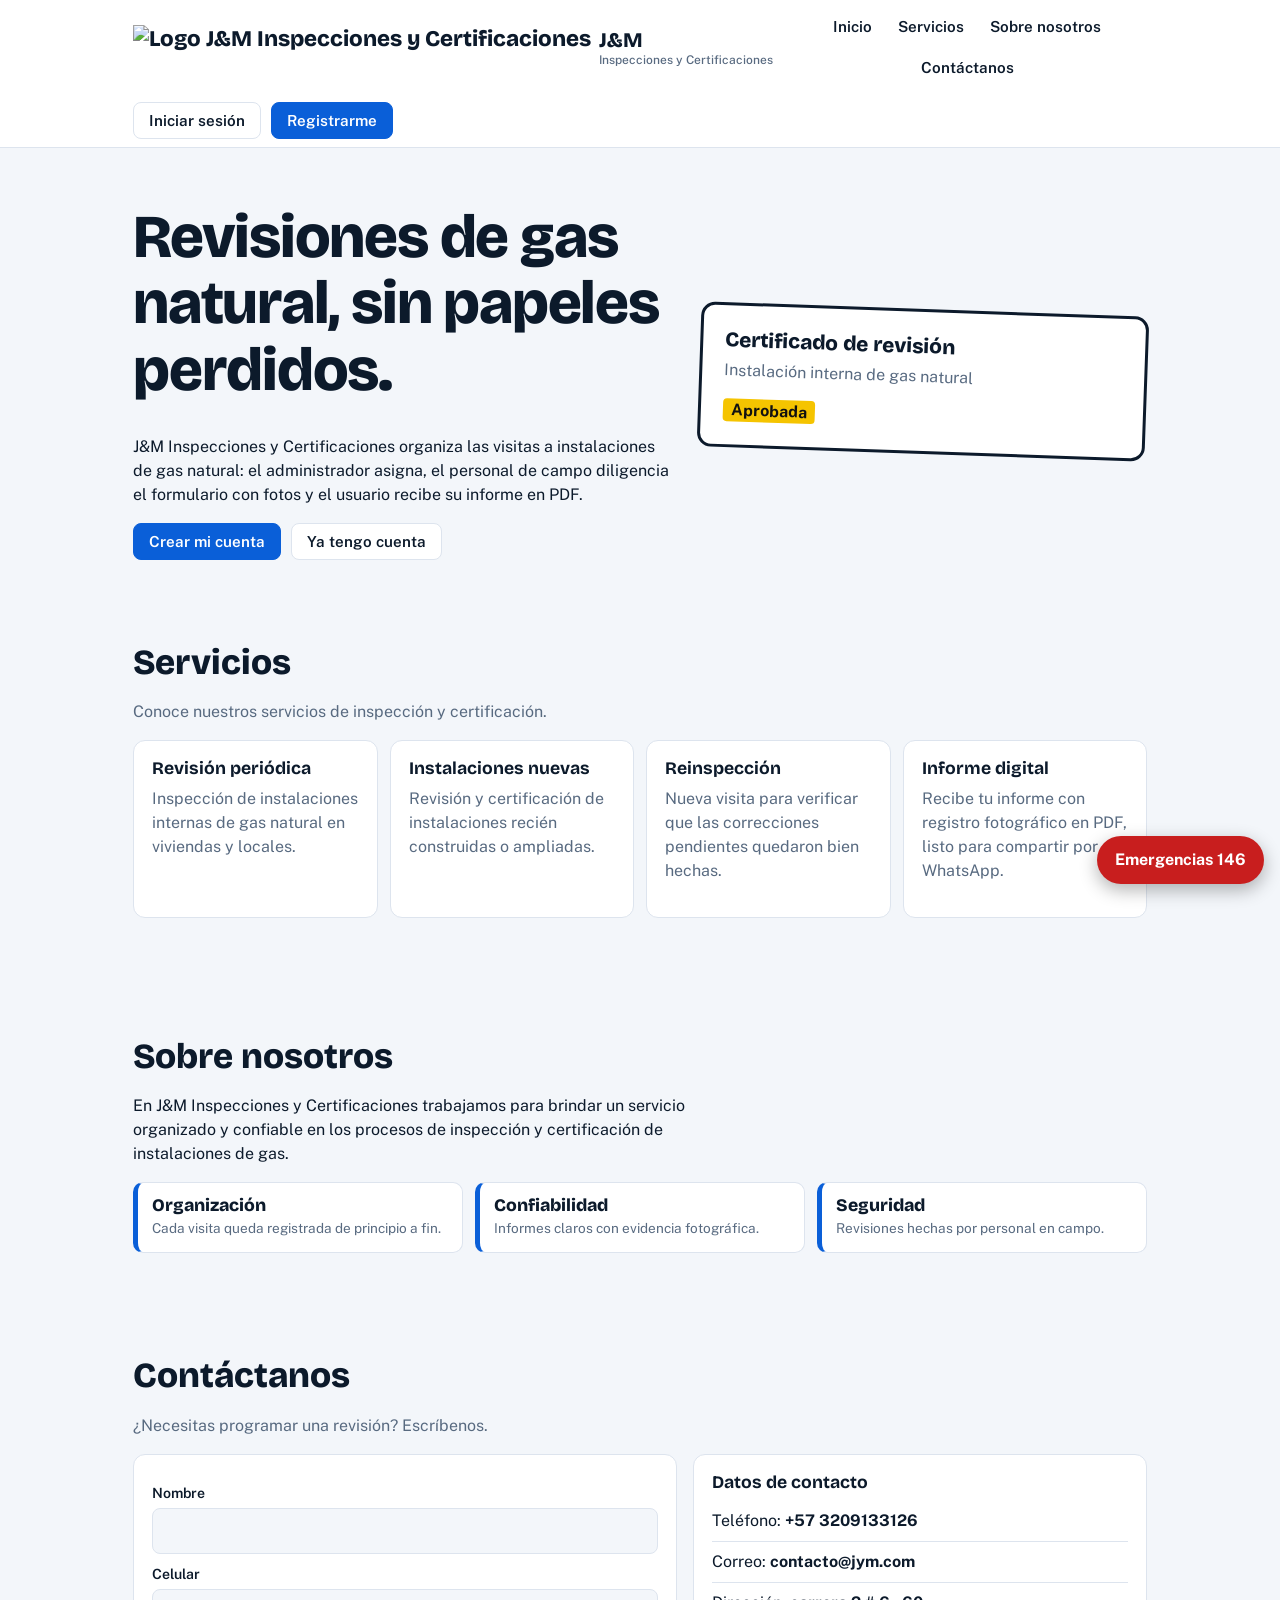
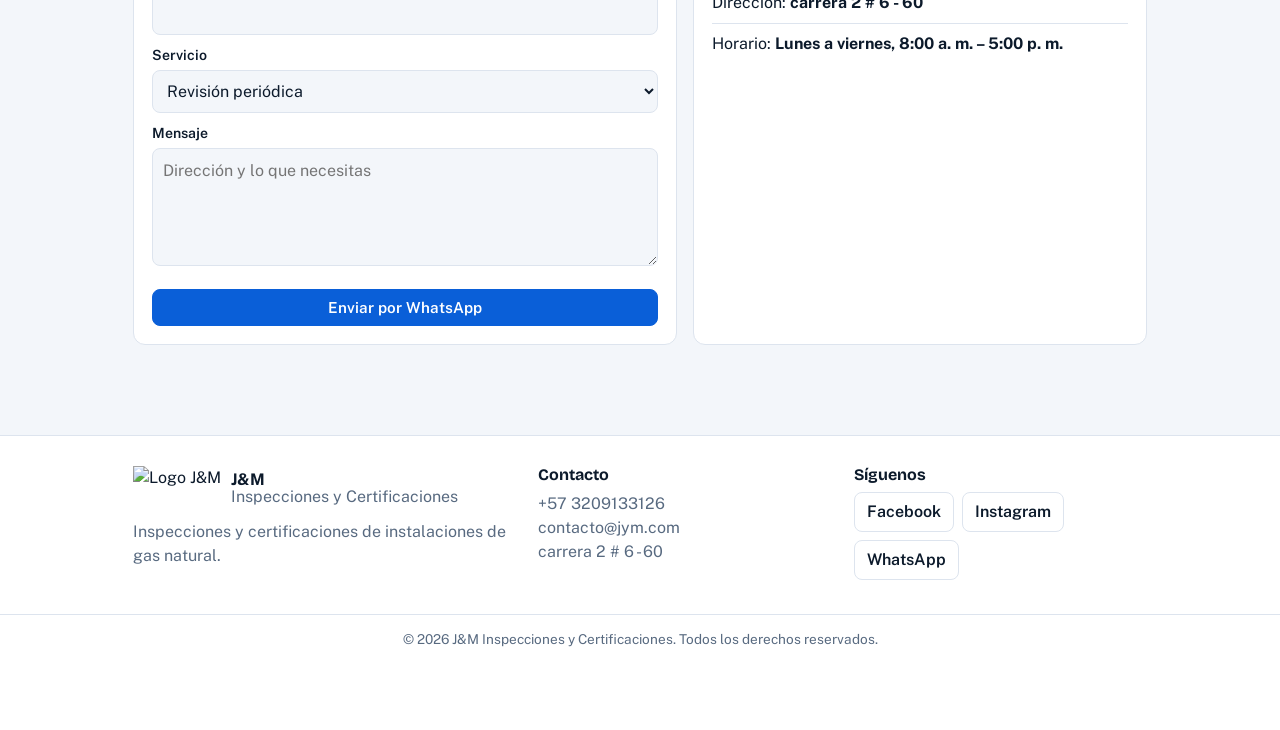
==== index.html @ b6ff9968 "Add files via upload subir nuevo proyecto inspeccionar2.0" ====
<!DOCTYPE html>
<html lang="es">

<head>
    <meta charset="UTF-8">
    <meta name="viewport" content="width=device-width, initial-scale=1, viewport-fit=cover">
    <title>J&amp;M Inspecciones y Certificaciones</title>
    <link rel="stylesheet"
        href="https://fonts.googleapis.com/css2?family=Bricolage+Grotesque:wght@500;700;800&family=Public+Sans:wght@400;500;600&display=swap">
    <link rel="stylesheet" href="style.css">
    <link rel="stylesheet" href="inicio.css">
</head>

<body>

    <!-- 8. BOTÓN DE EMERGENCIA (fijo en pantalla) -->
    <a href="tel:146" class="emergency">Emergencias 146</a>

    <!-- 1, 2 y 3. ENCABEZADO: logo, menú y botones de acceso -->
    <header class="header">
        <div class="header-content">
            <a href="index.html" class="brand">
                <img src="img/jym.png" alt="Logo J&M Inspecciones y Certificaciones">
                <div><strong>J&amp;M</strong><span>Inspecciones y Certificaciones</span></div>
            </a>

            <nav class="navigation" aria-label="Menú principal">
                <a href="index.html#inicio">Inicio</a>
                <a href="index.html#servicios">Servicios</a>
                <a href="index.html#nosotros">Sobre nosotros</a>
                <a href="index.html#contacto">Contáctanos</a>
            </nav>

            <div class="access">
                <a href="login.html" class="btn">Iniciar sesión</a>
                <a href="registro.html" class="btn p">Registrarme</a>
            </div>
        </div>
    </header>

    <main>

        <!-- 4 y 5. INICIO -->
        <section id="inicio" class="inicio">
            <div class="inicio-content">
                <h1>Revisiones de gas natural, sin papeles perdidos.</h1>
                <p>J&amp;M Inspecciones y Certificaciones organiza las visitas a instalaciones de gas natural: el
                    administrador asigna, el personal de campo diligencia el formulario con fotos y el usuario recibe su
                    informe en PDF.</p>
                <div class="inicio-buttons">
                    <a href="registro.html" class="btn p">Crear mi cuenta</a>
                    <a href="login.html" class="btn">Ya tengo cuenta</a>
                </div>
            </div>

            <div class="certificado" aria-label="Ejemplo de certificado">
                <b>Certificado de revisión</b>
                <p style="color:var(--mu)">Instalación interna de gas natural</p>
                <em>Aprobada</em>
            </div>
        </section>

        <!-- SERVICIOS (edita los textos a tu gusto) -->
        <section id="servicios" class="servicios">
            <div class="section-title">
                <h2>Servicios</h2>
                <p>Conoce nuestros servicios de inspección y certificación.</p>
            </div>
            <div class="grid" style="grid-template-columns:repeat(auto-fit,minmax(230px,1fr))">
                <div class="card">
                    <h3>Revisión periódica</h3>
                    <p class="mu">Inspección de instalaciones internas de gas natural en viviendas y locales.</p>
                </div>
                <div class="card">
                    <h3>Instalaciones nuevas</h3>
                    <p class="mu">Revisión y certificación de instalaciones recién construidas o ampliadas.</p>
                </div>
                <div class="card">
                    <h3>Reinspección</h3>
                    <p class="mu">Nueva visita para verificar que las correcciones pendientes quedaron bien hechas.</p>
                </div>
                <div class="card">
                    <h3>Informe digital</h3>
                    <p class="mu">Recibe tu informe con registro fotográfico en PDF, listo para compartir por WhatsApp.
                    </p>
                </div>
            </div>
        </section>

        <!-- SOBRE NOSOTROS -->
        <section id="nosotros" class="nosotros">
            <div class="section-title">
                <h2>Sobre nosotros</h2>
            </div>
            <p>En J&amp;M Inspecciones y Certificaciones trabajamos para brindar un servicio organizado y confiable en
                los procesos de inspección y certificación de instalaciones de gas.</p>
            <div class="grid" style="grid-template-columns:repeat(auto-fit,minmax(200px,1fr))">
                <div class="st"><b style="font-size:1.1rem">Organización</b><span>Cada visita queda registrada de
                        principio a fin.</span></div>
                <div class="st"><b style="font-size:1.1rem">Confiabilidad</b><span>Informes claros con evidencia
                        fotográfica.</span></div>
                <div class="st"><b style="font-size:1.1rem">Seguridad</b><span>Revisiones hechas por personal en
                        campo.</span></div>
            </div>
        </section>

        <!-- 3. CONTÁCTANOS (el formulario abre WhatsApp con el mensaje listo) -->
        <section id="contacto" class="contacto">
            <div class="section-title">
                <h2>Contáctanos</h2>
                <p>¿Necesitas programar una revisión? Escríbenos.</p>
            </div>
            <div class="contacto-grid">
                <form class="card" onsubmit="return enviar(event)">
                    <label for="nombre">Nombre</label><input id="nombre" required>
                    <label for="cel">Celular</label><input id="cel" type="tel" required>
                    <label for="serv">Servicio</label>
                    <select id="serv">
                        <option>Revisión periódica</option>
                        <option>Instalación nueva</option>
                        <option>Reinspección</option>
                        <option>Otro</option>
                    </select>
                    <label for="msg">Mensaje</label><textarea id="msg" rows="4"
                        placeholder="Dirección y lo que necesitas"></textarea>
                    <p></p>
                    <button class="p" style="width:100%">Enviar por WhatsApp</button>
                </form>
                <div class="card">
                    <h3>Datos de contacto</h3>
                    <ul class="info-list">
                        <li>Teléfono: <b>+57 3209133126</b></li>
                        <li>Correo: <b>contacto@jym.com</b></li>
                        <li>Dirección: <b>carrera 2 # 6 - 60 </b></li>
                        <li>Horario: <b>Lunes a viernes, 8:00 a. m. – 5:00 p. m.</b></li>
                    </ul>
                </div>
            </div>
        </section>

    </main>

    <!-- 7. FOOTER -->
    <footer class="footer">
        <div class="footer-content">
            <div>
                <div class="footer-brand">
                    <img src="img/jym.png" alt="Logo J&M">
                    <div><strong>J&amp;M</strong><span class="mu">Inspecciones y Certificaciones</span></div>
                </div>
                <p class="mu">Inspecciones y certificaciones de instalaciones de gas natural.</p>
            </div>
            <div>
                <h3>Contacto</h3>
                <p class="mu" style="margin:0">+57 3209133126 <br>contacto@jym.com<br>carrera 2 # 6 - 60</p>
            </div>
            <div>
                <h3>Síguenos</h3>
                <div class="footer-social">
                    <a href="#" aria-label="Facebook">Facebook</a>
                    <a href="#" aria-label="Instagram">Instagram</a>
                    <a href="#" aria-label="WhatsApp">WhatsApp</a>
                </div>
            </div>
        </div>
        <div class="footer-bottom">
            <p>© 2026 J&amp;M Inspecciones y Certificaciones. Todos los derechos reservados.</p>
        </div>
    </footer>

    <script>
        const WHATSAPP = '3209133126';   // ← cambia por el WhatsApp de la empresa (57 + número, sin espacios)
        function enviar(ev) {
            ev.preventDefault();
            const t = `Hola, soy ${$('#nombre').value}. Celular: ${$('#cel').value}. Servicio: ${$('#serv').value}. ${$('#msg').value}`;
            window.open('https://wa.me/' + WHATSAPP + '?text=' + encodeURIComponent(t), '_blank', 'noopener');
            return false;
        }
        function $(s) { return document.querySelector(s) }
    </script>
</body>

</html>
---- style.css ----
:root {
    --bg: #f3f6fa;
    --card: #fff;
    --tx: #0c1a2b;
    --mu: #586a80;
    --bd: #dde4ee;
    --pr: #0a5fd8;
    --prt: #fff;
    --yl: #f5c400;
    --ok: #127a3d;
    --er: #b42318;
    --wn: #9a6700;
    box-sizing: border-box;
    padding-top: env(safe-area-inset-top, 0px);
    padding-bottom: env(safe-area-inset-bottom, 0px)
}

@media(prefers-color-scheme:dark) {
    :root:not([data-theme="light"]) {
        --bg: #08111d;
        --card: #0f1e31;
        --tx: #e8eff8;
        --mu: #93a6bd;
        --bd: #1f3350;
        --pr: #4b93ff;
        --prt: #04122a;
        --ok: #4cc27f;
        --er: #ff7b72;
        --wn: #e3b341
    }
}

:root[data-theme="dark"] {
    --bg: #08111d;
    --card: #0f1e31;
    --tx: #e8eff8;
    --mu: #93a6bd;
    --bd: #1f3350;
    --pr: #4b93ff;
    --prt: #04122a;
    --ok: #4cc27f;
    --er: #ff7b72;
    --wn: #e3b341
}

html {
    scroll-padding-top: env(safe-area-inset-top, 0px)
}

* {
    box-sizing: border-box
}

body {
    margin: 0;
    background: var(--bg);
    color: var(--tx);
    font: 16px/1.5 "Public Sans", system-ui, sans-serif
}

h1,
h2,
h3 {
    font-family: "Bricolage Grotesque", "Public Sans", sans-serif;
    line-height: 1.1;
    margin: 0 0 .5em
}

h2 {
    font-size: 1.5rem
}

h3 {
    font-size: 1.1rem
}

p {
    margin: 0 0 1em;
    max-width: 62ch
}

.w {
    max-width: 1050px;
    margin: 0 auto;
    padding: 0 18px
}

header.top {
    background: var(--card);
    border-bottom: 1px solid var(--bd)
}

header.top .w {
    display: flex;
    align-items: center;
    gap: 12px;
    min-height: 60px;
    flex-wrap: wrap
}

.brand {
    font: 800 1.4rem "Bricolage Grotesque", sans-serif;
    display: flex;
    align-items: center;
    gap: 8px;
    color: inherit;
    text-decoration: none
}

.brand i {
    display: inline-block;
    width: 14px;
    height: 20px;
    background: var(--yl);
    border-radius: 50% 50% 50% 50%/60% 60% 40% 40%;
    box-shadow: 0 0 0 3px var(--pr)
}

.brand small {
    font: 500 .75rem "Public Sans";
    color: var(--mu);
    display: block;
    margin-left: 2px
}

.sp {
    flex: 1
}

button,
.btn {
    font: 600 .95rem "Public Sans", sans-serif;
    border: 1px solid var(--bd);
    background: var(--card);
    color: var(--tx);
    padding: 9px 15px;
    border-radius: 8px;
    cursor: pointer;
    text-decoration: none;
    display: inline-block
}

button:focus-visible,
a:focus-visible,
input:focus-visible,
select:focus-visible,
textarea:focus-visible {
    outline: 3px solid var(--pr);
    outline-offset: 2px
}

.p {
    background: var(--pr);
    color: var(--prt);
    border-color: var(--pr)
}

.d {
    color: var(--er)
}

.row {
    display: flex;
    gap: 10px;
    flex-wrap: wrap
}

.card {
    background: var(--card);
    border: 1px solid var(--bd);
    border-radius: 12px;
    padding: 18px;
    margin-bottom: 16px
}

.grid {
    display: grid;
    gap: 12px;
    grid-template-columns: repeat(auto-fit, minmax(150px, 1fr));
    margin-bottom: 16px
}

.st {
    background: var(--card);
    border: 1px solid var(--bd);
    border-left: 5px solid var(--pr);
    border-radius: 10px;
    padding: 12px 14px
}

.st b {
    font: 800 1.7rem "Bricolage Grotesque";
    display: block
}

.st span {
    color: var(--mu);
    font-size: .85rem
}

label {
    display: block;
    font-weight: 600;
    font-size: .88rem;
    margin: 10px 0 4px
}

input,
select,
textarea {
    width: 100%;
    font: inherit;
    padding: 10px;
    border: 1px solid var(--bd);
    border-radius: 8px;
    background: var(--bg);
    color: var(--tx)
}

.f2 {
    display: grid;
    gap: 0 14px;
    grid-template-columns: repeat(auto-fit, minmax(220px, 1fr))
}

.auth {
    max-width: 440px;
    margin: 36px auto
}

.tw {
    overflow-x: auto
}

table {
    border-collapse: collapse;
    width: 100%;
    font-size: .92rem
}

th,
td {
    text-align: left;
    padding: 9px 8px;
    border-bottom: 1px solid var(--bd);
    vertical-align: top
}

th {
    color: var(--mu);
    font-weight: 600
}

.b {
    padding: 2px 9px;
    border-radius: 99px;
    font-size: .78rem;
    font-weight: 600;
    border: 1px solid currentColor;
    white-space: nowrap
}

.pendiente {
    color: var(--wn)
}

.completada {
    color: var(--ok)
}

.anulada {
    color: var(--er)
}

.msg {
    color: var(--er);
    font-weight: 600;
    min-height: 1.4em
}

.mu {
    color: var(--mu)
}

.ph {
    display: grid;
    grid-template-columns: repeat(auto-fill, minmax(110px, 1fr));
    gap: 8px;
    margin-top: 8px
}

.ph img {
    width: 100%;
    height: 90px;
    object-fit: cover;
    border-radius: 6px
}

.doc {
    background: #fff;
    color: #000;
    padding: 26px;
    border-radius: 8px;
    border: 1px solid var(--bd)
}

.doc h2 {
    border-bottom: 3px solid #0a5fd8;
    padding-bottom: 6px
}

.doc td,
.doc th {
    border-bottom: 1px solid #ccc;
    color: #000
}

.sig {
    display: flex;
    gap: 40px;
    margin-top: 50px
}

.sig div {
    flex: 1;
    border-top: 1px solid #000;
    padding-top: 4px;
    font-size: .85rem
}

@media print {
    .noprint {
        display: none !important
    }

    body {
        background: #fff
    }

    .doc {
        border: 0;
        padding: 0
    }

    .w {
        max-width: none;
        padding: 0
    }
}


/* ===== Antes estaba en inicio.css ===== */
/* Se carga DESPUÉS de style.css: <link rel="stylesheet" href="inicio.css"> */
:root {
    --em: #c81e1e
}

html {
    scroll-behavior: smooth
}

@media(prefers-reduced-motion:reduce) {
    html {
        scroll-behavior: auto
    }
}

section[id] {
    scroll-margin-top: 90px
}

/* ---------- Encabezado ---------- */
.header {
    position: sticky;
    top: 0;
    z-index: 20;
    background: var(--card);
    border-bottom: 1px solid var(--bd)
}

.header-content {
    max-width: 1050px;
    margin: 0 auto;
    padding: 8px 18px;
    display: flex;
    align-items: center;
    gap: 14px;
    flex-wrap: wrap
}

.brand img {
    height: 46px;
    width: auto;
    display: block
}

.brand div {
    display: flex;
    flex-direction: column;
    line-height: 1.1
}

.brand strong {
    font: 800 1.3rem "Bricolage Grotesque", sans-serif
}

.brand span {
    font: 500 .75rem "Public Sans", sans-serif;
    color: var(--mu)
}

.navigation {
    display: flex;
    gap: 2px;
    flex: 1;
    justify-content: center;
    flex-wrap: wrap
}

.navigation a {
    padding: 8px 12px;
    border-radius: 8px;
    color: var(--tx);
    text-decoration: none;
    font-weight: 600;
    font-size: .95rem
}

.navigation a:hover {
    background: var(--bg)
}

.access {
    display: flex;
    gap: 10px
}

@media(max-width:860px) {
    .navigation {
        order: 3;
        flex-basis: 100%;
        justify-content: flex-start;
        overflow-x: auto;
        flex-wrap: nowrap
    }

    .access {
        margin-left: auto
    }
}

/* ---------- Botón de emergencia ---------- */
.emergency {
    position: fixed;
    right: 16px;
    bottom: calc(16px + env(safe-area-inset-bottom, 0px));
    z-index: 30;
    background: var(--em);
    color: #fff;
    font-weight: 700;
    padding: 12px 18px;
    border-radius: 99px;
    text-decoration: none;
    box-shadow: 0 6px 18px rgba(0, 0, 0, .3)
}

.emergency:hover {
    filter: brightness(1.1)
}

/* ---------- Inicio ---------- */
.inicio {
    max-width: 1050px;
    margin: 0 auto;
    padding: 56px 18px 40px;
    display: grid;
    gap: 28px;
    grid-template-columns: 1.2fr 1fr;
    align-items: center
}

.inicio h1 {
    font-size: clamp(2.2rem, 6vw, 3.8rem);
    font-weight: 800;
    letter-spacing: -.02em
}

.inicio-buttons {
    display: flex;
    gap: 10px;
    flex-wrap: wrap
}

.certificado {
    border: 3px solid var(--tx);
    border-radius: 14px;
    padding: 22px;
    background: var(--card);
    transform: rotate(2deg)
}

.certificado b {
    display: block;
    font: 800 1.3rem "Bricolage Grotesque", sans-serif;
    margin-bottom: 6px
}

.certificado em {
    font-style: normal;
    background: var(--yl);
    color: #111;
    font-weight: 700;
    padding: 2px 8px;
    border-radius: 4px
}

@media(prefers-reduced-motion:no-preference) {
    .certificado {
        animation: in .6s ease-out
    }

    @keyframes in {
        from {
            opacity: 0;
            transform: rotate(-3deg) translateY(12px)
        }
    }
}

@media(max-width:720px) {
    .inicio {
        grid-template-columns: 1fr;
        padding-top: 30px
    }
}

/* ---------- Secciones ---------- */
.servicios,
.nosotros,
.contacto {
    max-width: 1050px;
    margin: 0 auto;
    padding: 44px 18px
}

.section-title h2 {
    font-size: clamp(1.6rem, 4vw, 2.2rem);
    font-weight: 800
}

.section-title p {
    color: var(--mu)
}

.contacto-grid {
    display: grid;
    gap: 16px;
    grid-template-columns: 1.2fr 1fr
}

@media(max-width:720px) {
    .contacto-grid {
        grid-template-columns: 1fr
    }
}

.info-list {
    list-style: none;
    padding: 0;
    margin: 0
}

.info-list li {
    padding: 8px 0;
    border-bottom: 1px solid var(--bd)
}

.info-list li:last-child {
    border: 0
}

/* ---------- Footer ---------- */
.footer {
    background: var(--card);
    border-top: 1px solid var(--bd);
    margin-top: 30px
}

.footer-content {
    max-width: 1050px;
    margin: 0 auto;
    padding: 30px 18px;
    display: grid;
    gap: 24px;
    grid-template-columns: 1.3fr 1fr 1fr
}

@media(max-width:720px) {
    .footer-content {
        grid-template-columns: 1fr
    }
}

.footer h3 {
    font-size: 1rem
}

.footer-brand {
    display: flex;
    gap: 10px;
    align-items: center;
    margin-bottom: 10px
}

.footer-brand img {
    height: 44px;
    width: auto
}

.footer-brand div {
    display: flex;
    flex-direction: column;
    line-height: 1.1
}

.footer a {
    color: var(--pr)
}

.footer-social {
    display: flex;
    gap: 8px;
    flex-wrap: wrap
}

.footer-social a {
    border: 1px solid var(--bd);
    border-radius: 8px;
    padding: 7px 12px;
    text-decoration: none;
    font-weight: 600;
    color: var(--tx)
}

.footer-bottom {
    border-top: 1px solid var(--bd);
    text-align: center;
    padding: 14px 18px 80px;
    color: var(--mu);
    font-size: .85rem
}

.footer-bottom p {
    margin: 0 auto
}
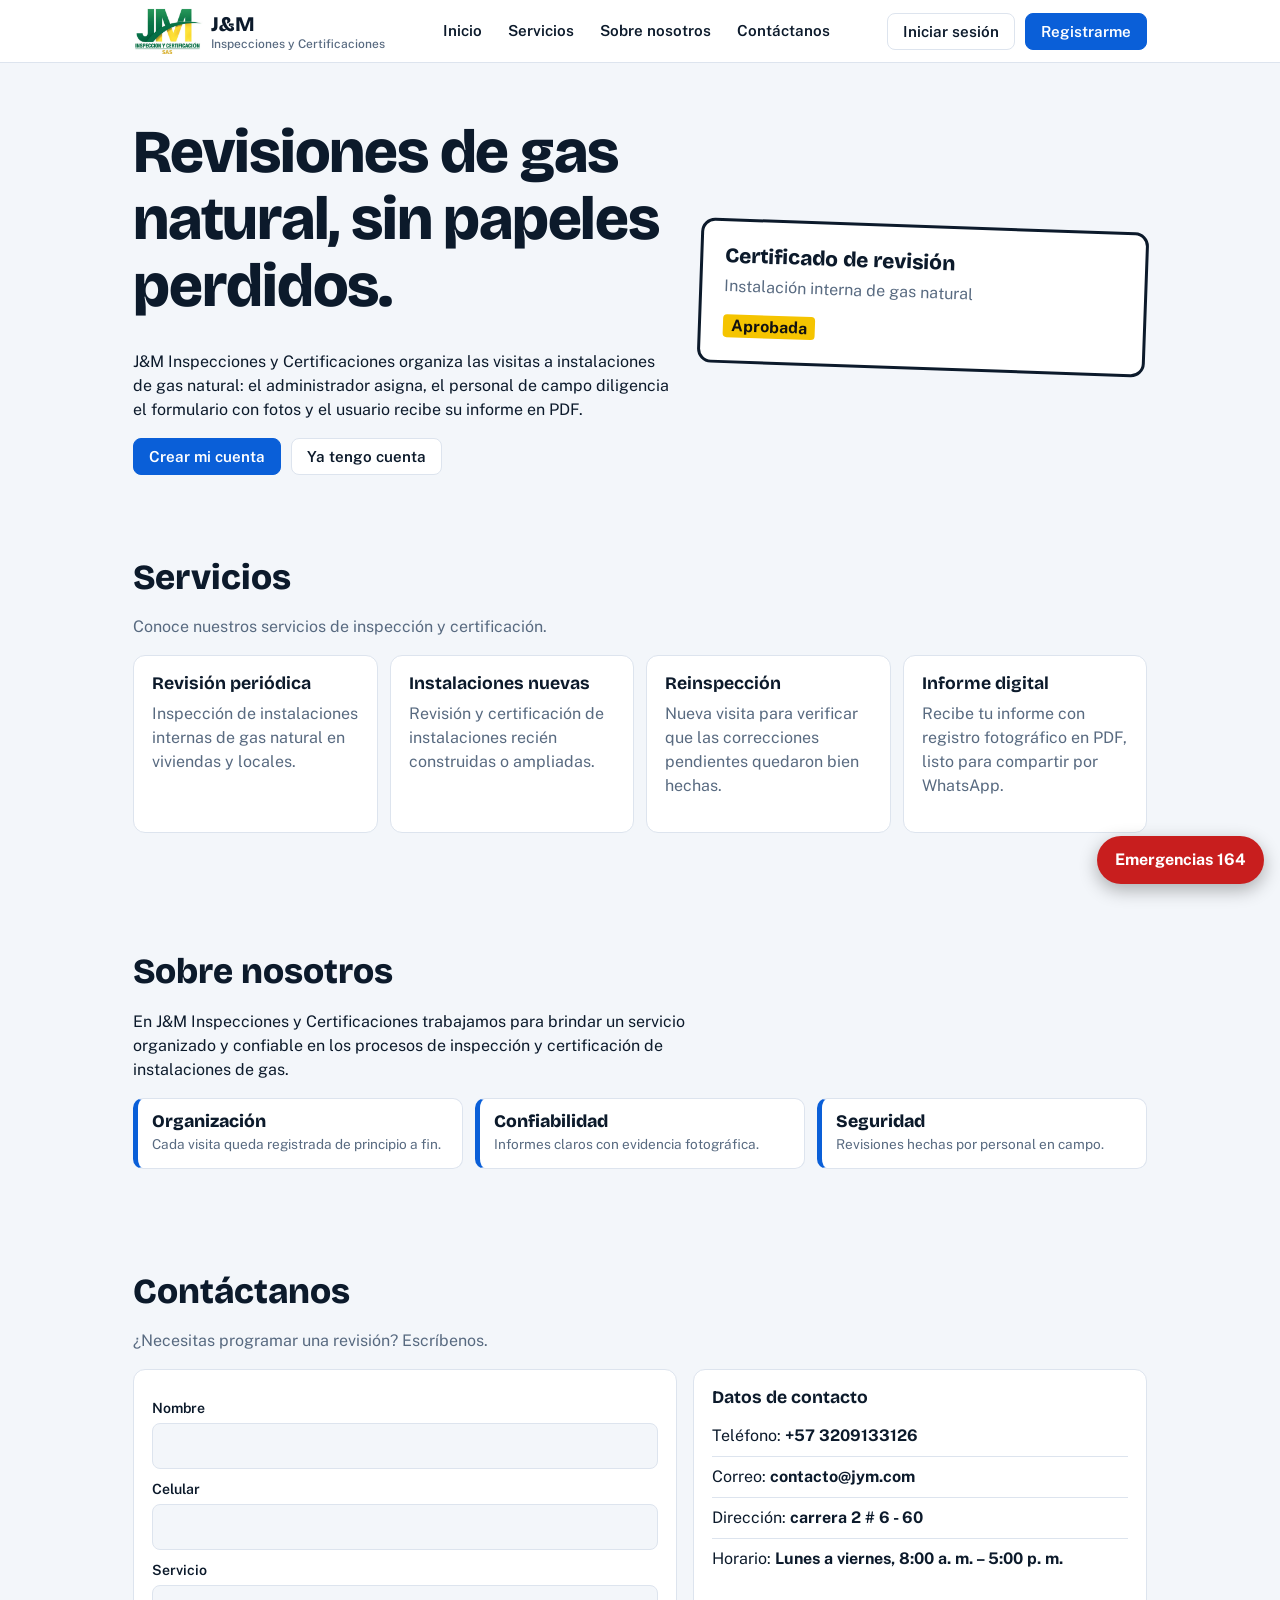
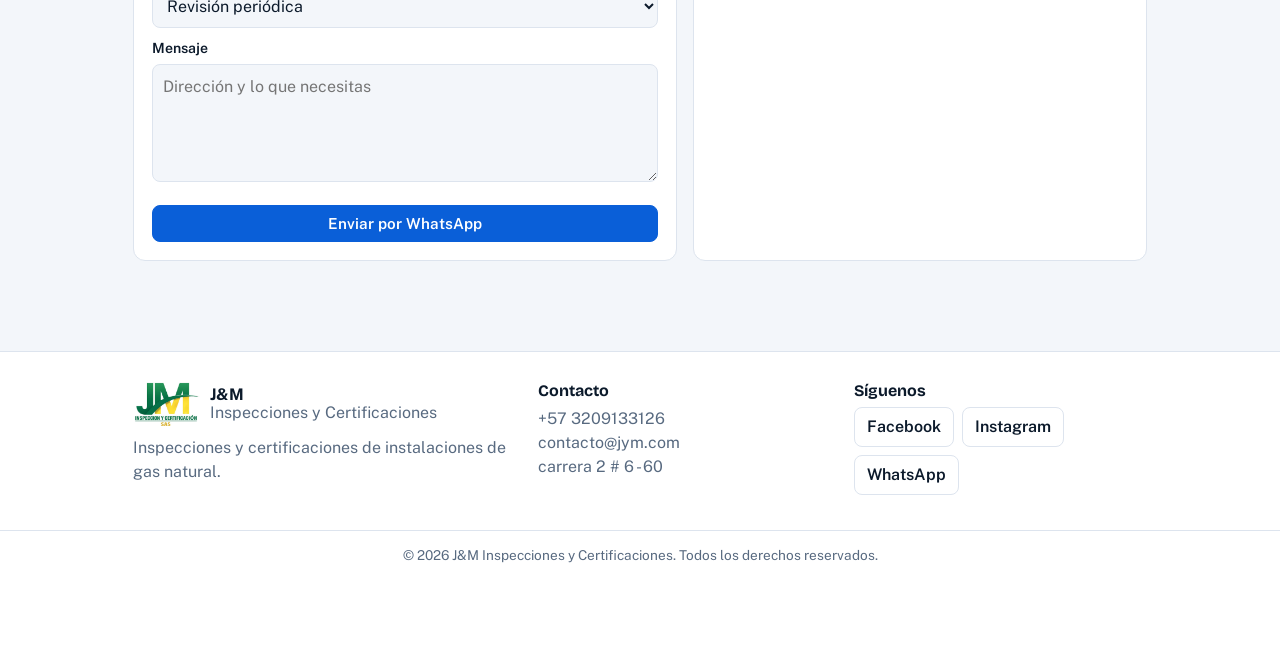
==== commit d50c8749: "Primera version del proyecto" ====
--- a/index.html
+++ b/index.html
@@ -1,183 +1,183 @@
-<!DOCTYPE html>
-<html lang="es">
-
-<head>
-    <meta charset="UTF-8">
-    <meta name="viewport" content="width=device-width, initial-scale=1, viewport-fit=cover">
-    <title>J&amp;M Inspecciones y Certificaciones</title>
-    <link rel="stylesheet"
-        href="https://fonts.googleapis.com/css2?family=Bricolage+Grotesque:wght@500;700;800&family=Public+Sans:wght@400;500;600&display=swap">
-    <link rel="stylesheet" href="style.css">
-    <link rel="stylesheet" href="inicio.css">
-</head>
-
-<body>
-
-    <!-- 8. BOTÓN DE EMERGENCIA (fijo en pantalla) -->
-    <a href="tel:146" class="emergency">Emergencias 146</a>
-
-    <!-- 1, 2 y 3. ENCABEZADO: logo, menú y botones de acceso -->
-    <header class="header">
-        <div class="header-content">
-            <a href="index.html" class="brand">
-                <img src="img/jym.png" alt="Logo J&M Inspecciones y Certificaciones">
-                <div><strong>J&amp;M</strong><span>Inspecciones y Certificaciones</span></div>
-            </a>
-
-            <nav class="navigation" aria-label="Menú principal">
-                <a href="index.html#inicio">Inicio</a>
-                <a href="index.html#servicios">Servicios</a>
-                <a href="index.html#nosotros">Sobre nosotros</a>
-                <a href="index.html#contacto">Contáctanos</a>
-            </nav>
-
-            <div class="access">
-                <a href="login.html" class="btn">Iniciar sesión</a>
-                <a href="registro.html" class="btn p">Registrarme</a>
-            </div>
-        </div>
-    </header>
-
-    <main>
-
-        <!-- 4 y 5. INICIO -->
-        <section id="inicio" class="inicio">
-            <div class="inicio-content">
-                <h1>Revisiones de gas natural, sin papeles perdidos.</h1>
-                <p>J&amp;M Inspecciones y Certificaciones organiza las visitas a instalaciones de gas natural: el
-                    administrador asigna, el personal de campo diligencia el formulario con fotos y el usuario recibe su
-                    informe en PDF.</p>
-                <div class="inicio-buttons">
-                    <a href="registro.html" class="btn p">Crear mi cuenta</a>
-                    <a href="login.html" class="btn">Ya tengo cuenta</a>
-                </div>
-            </div>
-
-            <div class="certificado" aria-label="Ejemplo de certificado">
-                <b>Certificado de revisión</b>
-                <p style="color:var(--mu)">Instalación interna de gas natural</p>
-                <em>Aprobada</em>
-            </div>
-        </section>
-
-        <!-- SERVICIOS (edita los textos a tu gusto) -->
-        <section id="servicios" class="servicios">
-            <div class="section-title">
-                <h2>Servicios</h2>
-                <p>Conoce nuestros servicios de inspección y certificación.</p>
-            </div>
-            <div class="grid" style="grid-template-columns:repeat(auto-fit,minmax(230px,1fr))">
-                <div class="card">
-                    <h3>Revisión periódica</h3>
-                    <p class="mu">Inspección de instalaciones internas de gas natural en viviendas y locales.</p>
-                </div>
-                <div class="card">
-                    <h3>Instalaciones nuevas</h3>
-                    <p class="mu">Revisión y certificación de instalaciones recién construidas o ampliadas.</p>
-                </div>
-                <div class="card">
-                    <h3>Reinspección</h3>
-                    <p class="mu">Nueva visita para verificar que las correcciones pendientes quedaron bien hechas.</p>
-                </div>
-                <div class="card">
-                    <h3>Informe digital</h3>
-                    <p class="mu">Recibe tu informe con registro fotográfico en PDF, listo para compartir por WhatsApp.
-                    </p>
-                </div>
-            </div>
-        </section>
-
-        <!-- SOBRE NOSOTROS -->
-        <section id="nosotros" class="nosotros">
-            <div class="section-title">
-                <h2>Sobre nosotros</h2>
-            </div>
-            <p>En J&amp;M Inspecciones y Certificaciones trabajamos para brindar un servicio organizado y confiable en
-                los procesos de inspección y certificación de instalaciones de gas.</p>
-            <div class="grid" style="grid-template-columns:repeat(auto-fit,minmax(200px,1fr))">
-                <div class="st"><b style="font-size:1.1rem">Organización</b><span>Cada visita queda registrada de
-                        principio a fin.</span></div>
-                <div class="st"><b style="font-size:1.1rem">Confiabilidad</b><span>Informes claros con evidencia
-                        fotográfica.</span></div>
-                <div class="st"><b style="font-size:1.1rem">Seguridad</b><span>Revisiones hechas por personal en
-                        campo.</span></div>
-            </div>
-        </section>
-
-        <!-- 3. CONTÁCTANOS (el formulario abre WhatsApp con el mensaje listo) -->
-        <section id="contacto" class="contacto">
-            <div class="section-title">
-                <h2>Contáctanos</h2>
-                <p>¿Necesitas programar una revisión? Escríbenos.</p>
-            </div>
-            <div class="contacto-grid">
-                <form class="card" onsubmit="return enviar(event)">
-                    <label for="nombre">Nombre</label><input id="nombre" required>
-                    <label for="cel">Celular</label><input id="cel" type="tel" required>
-                    <label for="serv">Servicio</label>
-                    <select id="serv">
-                        <option>Revisión periódica</option>
-                        <option>Instalación nueva</option>
-                        <option>Reinspección</option>
-                        <option>Otro</option>
-                    </select>
-                    <label for="msg">Mensaje</label><textarea id="msg" rows="4"
-                        placeholder="Dirección y lo que necesitas"></textarea>
-                    <p></p>
-                    <button class="p" style="width:100%">Enviar por WhatsApp</button>
-                </form>
-                <div class="card">
-                    <h3>Datos de contacto</h3>
-                    <ul class="info-list">
-                        <li>Teléfono: <b>+57 3209133126</b></li>
-                        <li>Correo: <b>contacto@jym.com</b></li>
-                        <li>Dirección: <b>carrera 2 # 6 - 60 </b></li>
-                        <li>Horario: <b>Lunes a viernes, 8:00 a. m. – 5:00 p. m.</b></li>
-                    </ul>
-                </div>
-            </div>
-        </section>
-
-    </main>
-
-    <!-- 7. FOOTER -->
-    <footer class="footer">
-        <div class="footer-content">
-            <div>
-                <div class="footer-brand">
-                    <img src="img/jym.png" alt="Logo J&M">
-                    <div><strong>J&amp;M</strong><span class="mu">Inspecciones y Certificaciones</span></div>
-                </div>
-                <p class="mu">Inspecciones y certificaciones de instalaciones de gas natural.</p>
-            </div>
-            <div>
-                <h3>Contacto</h3>
-                <p class="mu" style="margin:0">+57 3209133126 <br>contacto@jym.com<br>carrera 2 # 6 - 60</p>
-            </div>
-            <div>
-                <h3>Síguenos</h3>
-                <div class="footer-social">
-                    <a href="#" aria-label="Facebook">Facebook</a>
-                    <a href="#" aria-label="Instagram">Instagram</a>
-                    <a href="#" aria-label="WhatsApp">WhatsApp</a>
-                </div>
-            </div>
-        </div>
-        <div class="footer-bottom">
-            <p>© 2026 J&amp;M Inspecciones y Certificaciones. Todos los derechos reservados.</p>
-        </div>
-    </footer>
-
-    <script>
-        const WHATSAPP = '3209133126';   // ← cambia por el WhatsApp de la empresa (57 + número, sin espacios)
-        function enviar(ev) {
-            ev.preventDefault();
-            const t = `Hola, soy ${$('#nombre').value}. Celular: ${$('#cel').value}. Servicio: ${$('#serv').value}. ${$('#msg').value}`;
-            window.open('https://wa.me/' + WHATSAPP + '?text=' + encodeURIComponent(t), '_blank', 'noopener');
-            return false;
-        }
-        function $(s) { return document.querySelector(s) }
-    </script>
-</body>
-
+<!DOCTYPE html>
+<html lang="es">
+
+<head>
+    <meta charset="UTF-8">
+    <meta name="viewport" content="width=device-width, initial-scale=1, viewport-fit=cover">
+    <title>J&amp;M Inspecciones y Certificaciones</title>
+    <link rel="stylesheet"
+        href="https://fonts.googleapis.com/css2?family=Bricolage+Grotesque:wght@500;700;800&family=Public+Sans:wght@400;500;600&display=swap">
+    <link rel="stylesheet" href="style.css">
+    <link rel="stylesheet" href="inicio.css">
+</head>
+
+<body>
+
+    <!-- 8. BOTÓN DE EMERGENCIA (fijo en pantalla) -->
+    <a href="tel:146" class="emergency">Emergencias 164</a>
+
+    <!-- 1, 2 y 3. ENCABEZADO: logo, menú y botones de acceso -->
+    <header class="header">
+        <div class="header-content">
+            <a href="index.html" class="brand">
+                <img src="img/jym.png" alt="Logo J&M Inspecciones y Certificaciones">
+                <div><strong>J&amp;M</strong><span>Inspecciones y Certificaciones</span></div>
+            </a>
+
+            <nav class="navigation" aria-label="Menú principal">
+                <a href="index.html#inicio">Inicio</a>
+                <a href="index.html#servicios">Servicios</a>
+                <a href="index.html#nosotros">Sobre nosotros</a>
+                <a href="index.html#contacto">Contáctanos</a>
+            </nav>
+
+            <div class="access">
+                <a href="login.html" class="btn">Iniciar sesión</a>
+                <a href="registro.html" class="btn p">Registrarme</a>
+            </div>
+        </div>
+    </header>
+
+    <main>
+
+        <!-- 4 y 5. INICIO -->
+        <section id="inicio" class="inicio">
+            <div class="inicio-content">
+                <h1>Revisiones de gas natural, sin papeles perdidos.</h1>
+                <p>J&amp;M Inspecciones y Certificaciones organiza las visitas a instalaciones de gas natural: el
+                    administrador asigna, el personal de campo diligencia el formulario con fotos y el usuario recibe su
+                    informe en PDF.</p>
+                <div class="inicio-buttons">
+                    <a href="registro.html" class="btn p">Crear mi cuenta</a>
+                    <a href="login.html" class="btn">Ya tengo cuenta</a>
+                </div>
+            </div>
+
+            <div class="certificado" aria-label="Ejemplo de certificado">
+                <b>Certificado de revisión</b>
+                <p style="color:var(--mu)">Instalación interna de gas natural</p>
+                <em>Aprobada</em>
+            </div>
+        </section>
+
+        <!-- SERVICIOS (edita los textos a tu gusto) -->
+        <section id="servicios" class="servicios">
+            <div class="section-title">
+                <h2>Servicios</h2>
+                <p>Conoce nuestros servicios de inspección y certificación.</p>
+            </div>
+            <div class="grid" style="grid-template-columns:repeat(auto-fit,minmax(230px,1fr))">
+                <div class="card">
+                    <h3>Revisión periódica</h3>
+                    <p class="mu">Inspección de instalaciones internas de gas natural en viviendas y locales.</p>
+                </div>
+                <div class="card">
+                    <h3>Instalaciones nuevas</h3>
+                    <p class="mu">Revisión y certificación de instalaciones recién construidas o ampliadas.</p>
+                </div>
+                <div class="card">
+                    <h3>Reinspección</h3>
+                    <p class="mu">Nueva visita para verificar que las correcciones pendientes quedaron bien hechas.</p>
+                </div>
+                <div class="card">
+                    <h3>Informe digital</h3>
+                    <p class="mu">Recibe tu informe con registro fotográfico en PDF, listo para compartir por WhatsApp.
+                    </p>
+                </div>
+            </div>
+        </section>
+
+        <!-- SOBRE NOSOTROS -->
+        <section id="nosotros" class="nosotros">
+            <div class="section-title">
+                <h2>Sobre nosotros</h2>
+            </div>
+            <p>En J&amp;M Inspecciones y Certificaciones trabajamos para brindar un servicio organizado y confiable en
+                los procesos de inspección y certificación de instalaciones de gas.</p>
+            <div class="grid" style="grid-template-columns:repeat(auto-fit,minmax(200px,1fr))">
+                <div class="st"><b style="font-size:1.1rem">Organización</b><span>Cada visita queda registrada de
+                        principio a fin.</span></div>
+                <div class="st"><b style="font-size:1.1rem">Confiabilidad</b><span>Informes claros con evidencia
+                        fotográfica.</span></div>
+                <div class="st"><b style="font-size:1.1rem">Seguridad</b><span>Revisiones hechas por personal en
+                        campo.</span></div>
+            </div>
+        </section>
+
+        <!-- 3. CONTÁCTANOS (el formulario abre WhatsApp con el mensaje listo) -->
+        <section id="contacto" class="contacto">
+            <div class="section-title">
+                <h2>Contáctanos</h2>
+                <p>¿Necesitas programar una revisión? Escríbenos.</p>
+            </div>
+            <div class="contacto-grid">
+                <form class="card" onsubmit="return enviar(event)">
+                    <label for="nombre">Nombre</label><input id="nombre" required>
+                    <label for="cel">Celular</label><input id="cel" type="tel" required>
+                    <label for="serv">Servicio</label>
+                    <select id="serv">
+                        <option>Revisión periódica</option>
+                        <option>Instalación nueva</option>
+                        <option>Reinspección</option>
+                        <option>Otro</option>
+                    </select>
+                    <label for="msg">Mensaje</label><textarea id="msg" rows="4"
+                        placeholder="Dirección y lo que necesitas"></textarea>
+                    <p></p>
+                    <button class="p" style="width:100%">Enviar por WhatsApp</button>
+                </form>
+                <div class="card">
+                    <h3>Datos de contacto</h3>
+                    <ul class="info-list">
+                        <li>Teléfono: <b>+57 3209133126</b></li>
+                        <li>Correo: <b>contacto@jym.com</b></li>
+                        <li>Dirección: <b>carrera 2 # 6 - 60 </b></li>
+                        <li>Horario: <b>Lunes a viernes, 8:00 a. m. – 5:00 p. m.</b></li>
+                    </ul>
+                </div>
+            </div>
+        </section>
+
+    </main>
+
+    <!-- 7. FOOTER -->
+    <footer class="footer">
+        <div class="footer-content">
+            <div>
+                <div class="footer-brand">
+                    <img src="img/jym.png" alt="Logo J&M">
+                    <div><strong>J&amp;M</strong><span class="mu">Inspecciones y Certificaciones</span></div>
+                </div>
+                <p class="mu">Inspecciones y certificaciones de instalaciones de gas natural.</p>
+            </div>
+            <div>
+                <h3>Contacto</h3>
+                <p class="mu" style="margin:0">+57 3209133126 <br>contacto@jym.com<br>carrera 2 # 6 - 60</p>
+            </div>
+            <div>
+                <h3>Síguenos</h3>
+                <div class="footer-social">
+                    <a href="#" aria-label="Facebook">Facebook</a>
+                    <a href="#" aria-label="Instagram">Instagram</a>
+                    <a href="#" aria-label="WhatsApp">WhatsApp</a>
+                </div>
+            </div>
+        </div>
+        <div class="footer-bottom">
+            <p>© 2026 J&amp;M Inspecciones y Certificaciones. Todos los derechos reservados.</p>
+        </div>
+    </footer>
+
+    <script>
+        const WHATSAPP = '3209133126';   // ← cambia por el WhatsApp de la empresa (57 + número, sin espacios)
+        function enviar(ev) {
+            ev.preventDefault();
+            const t = `Hola, soy ${$('#nombre').value}. Celular: ${$('#cel').value}. Servicio: ${$('#serv').value}. ${$('#msg').value}`;
+            window.open('https://wa.me/' + WHATSAPP + '?text=' + encodeURIComponent(t), '_blank', 'noopener');
+            return false;
+        }
+        function $(s) { return document.querySelector(s) }
+    </script>
+</body>
+
 </html>
